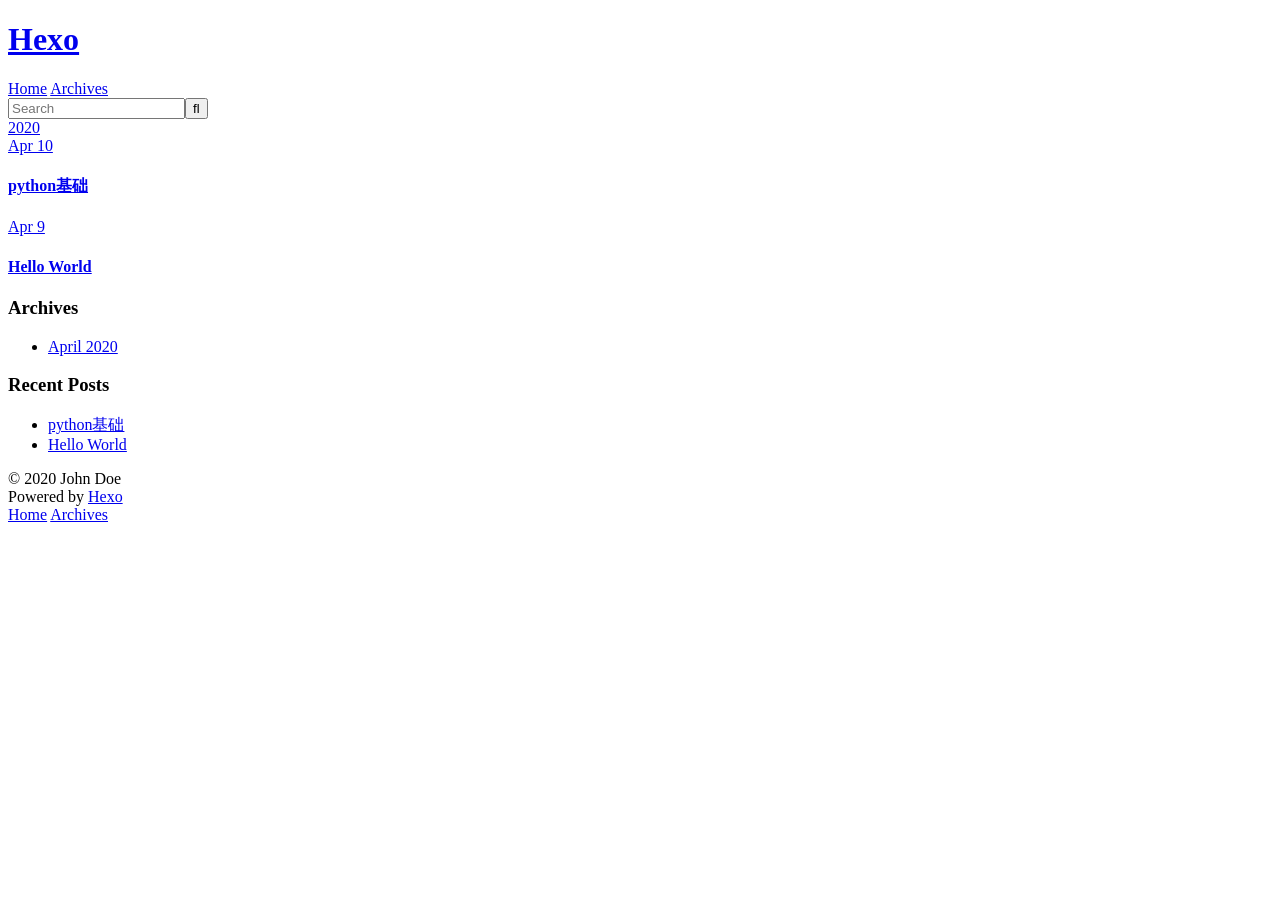
==== archives/index.html @ 36ac8e6f "Site updated: 2020-04-10 13:53:05" ====
<!DOCTYPE html>
<html>
<head>
  <meta charset="utf-8">
  

  
  <title>Archives | Hexo</title>
  <meta name="viewport" content="width=device-width, initial-scale=1, maximum-scale=1">
  <meta property="og:type" content="website">
<meta property="og:title" content="Hexo">
<meta property="og:url" content="http://yoursite.com/archives/index.html">
<meta property="og:site_name" content="Hexo">
<meta property="og:locale" content="en_US">
<meta property="article:author" content="John Doe">
<meta name="twitter:card" content="summary">
  
    <link rel="alternate" href="/atom.xml" title="Hexo" type="application/atom+xml">
  
  
    <link rel="icon" href="/favicon.png">
  
  
    <link href="//fonts.googleapis.com/css?family=Source+Code+Pro" rel="stylesheet" type="text/css">
  
  
<link rel="stylesheet" href="/css/style.css">

<meta name="generator" content="Hexo 4.2.0"></head>

<body>
  <div id="container">
    <div id="wrap">
      <header id="header">
  <div id="banner"></div>
  <div id="header-outer" class="outer">
    <div id="header-title" class="inner">
      <h1 id="logo-wrap">
        <a href="/" id="logo">Hexo</a>
      </h1>
      
    </div>
    <div id="header-inner" class="inner">
      <nav id="main-nav">
        <a id="main-nav-toggle" class="nav-icon"></a>
        
          <a class="main-nav-link" href="/">Home</a>
        
          <a class="main-nav-link" href="/archives">Archives</a>
        
      </nav>
      <nav id="sub-nav">
        
          <a id="nav-rss-link" class="nav-icon" href="/atom.xml" title="RSS Feed"></a>
        
        <a id="nav-search-btn" class="nav-icon" title="Search"></a>
      </nav>
      <div id="search-form-wrap">
        <form action="//google.com/search" method="get" accept-charset="UTF-8" class="search-form"><input type="search" name="q" class="search-form-input" placeholder="Search"><button type="submit" class="search-form-submit">&#xF002;</button><input type="hidden" name="sitesearch" value="http://yoursite.com"></form>
      </div>
    </div>
  </div>
</header>
      <div class="outer">
        <section id="main">
  
  
    
    
      
      
      <section class="archives-wrap">
        <div class="archive-year-wrap">
          <a href="/archives/2020" class="archive-year">2020</a>
        </div>
        <div class="archives">
    
    <article class="archive-article archive-type-post">
  <div class="archive-article-inner">
    <header class="archive-article-header">
      <a href="/2020/04/10/python%E5%9F%BA%E7%A1%80/" class="archive-article-date">
  <time datetime="2020-04-09T16:25:39.628Z" itemprop="datePublished">Apr 10</time>
</a>
      
  
    <h1 itemprop="name">
      <a class="archive-article-title" href="/2020/04/10/python%E5%9F%BA%E7%A1%80/">python基础</a>
    </h1>
  

    </header>
  </div>
</article>
  
    
    
    <article class="archive-article archive-type-post">
  <div class="archive-article-inner">
    <header class="archive-article-header">
      <a href="/2020/04/09/hello-world/" class="archive-article-date">
  <time datetime="2020-04-09T15:59:54.652Z" itemprop="datePublished">Apr 9</time>
</a>
      
  
    <h1 itemprop="name">
      <a class="archive-article-title" href="/2020/04/09/hello-world/">Hello World</a>
    </h1>
  

    </header>
  </div>
</article>
  
  
    </div></section>
  


</section>
        
          <aside id="sidebar">
  
    

  
    

  
    
  
    
  <div class="widget-wrap">
    <h3 class="widget-title">Archives</h3>
    <div class="widget">
      <ul class="archive-list"><li class="archive-list-item"><a class="archive-list-link" href="/archives/2020/04/">April 2020</a></li></ul>
    </div>
  </div>


  
    
  <div class="widget-wrap">
    <h3 class="widget-title">Recent Posts</h3>
    <div class="widget">
      <ul>
        
          <li>
            <a href="/2020/04/10/python%E5%9F%BA%E7%A1%80/">python基础</a>
          </li>
        
          <li>
            <a href="/2020/04/09/hello-world/">Hello World</a>
          </li>
        
      </ul>
    </div>
  </div>

  
</aside>
        
      </div>
      <footer id="footer">
  
  <div class="outer">
    <div id="footer-info" class="inner">
      &copy; 2020 John Doe<br>
      Powered by <a href="http://hexo.io/" target="_blank">Hexo</a>
    </div>
  </div>
</footer>
    </div>
    <nav id="mobile-nav">
  
    <a href="/" class="mobile-nav-link">Home</a>
  
    <a href="/archives" class="mobile-nav-link">Archives</a>
  
</nav>
    

<script src="//ajax.googleapis.com/ajax/libs/jquery/2.0.3/jquery.min.js"></script>


  
<link rel="stylesheet" href="/fancybox/jquery.fancybox.css">

  
<script src="/fancybox/jquery.fancybox.pack.js"></script>




<script src="/js/script.js"></script>




  </div>
</body>
</html>
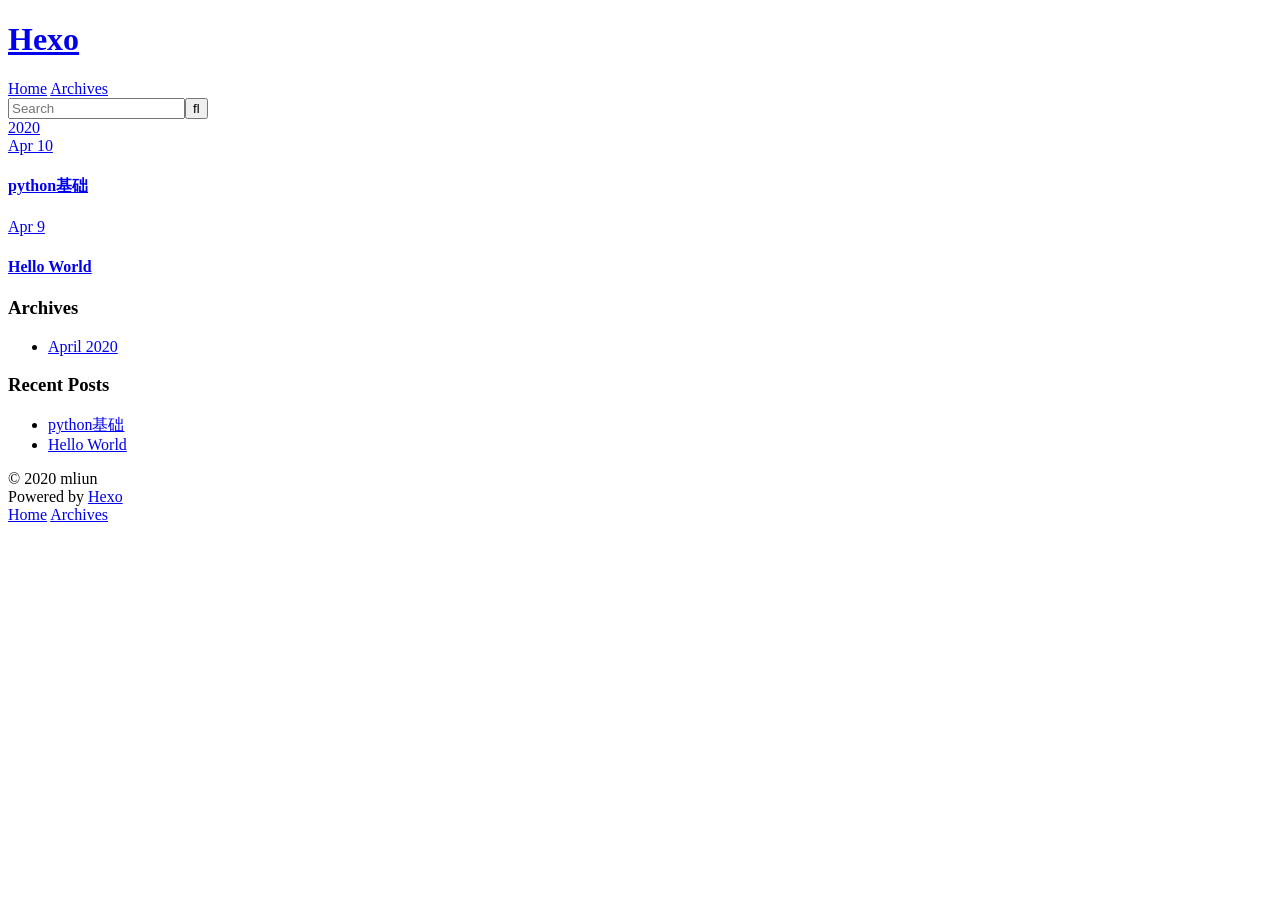
==== commit 0665d04e: "Site updated: 2020-04-10 13:55:01" ====
--- a/archives/index.html
+++ b/archives/index.html
@@ -9,10 +9,10 @@
   <meta name="viewport" content="width=device-width, initial-scale=1, maximum-scale=1">
   <meta property="og:type" content="website">
 <meta property="og:title" content="Hexo">
-<meta property="og:url" content="http://yoursite.com/archives/index.html">
+<meta property="og:url" content="https://mliun.github.io/archives/index.html">
 <meta property="og:site_name" content="Hexo">
 <meta property="og:locale" content="en_US">
-<meta property="article:author" content="John Doe">
+<meta property="article:author" content="mliun">
 <meta name="twitter:card" content="summary">
   
     <link rel="alternate" href="/atom.xml" title="Hexo" type="application/atom+xml">
@@ -56,7 +56,7 @@
         <a id="nav-search-btn" class="nav-icon" title="Search"></a>
       </nav>
       <div id="search-form-wrap">
-        <form action="//google.com/search" method="get" accept-charset="UTF-8" class="search-form"><input type="search" name="q" class="search-form-input" placeholder="Search"><button type="submit" class="search-form-submit">&#xF002;</button><input type="hidden" name="sitesearch" value="http://yoursite.com"></form>
+        <form action="//google.com/search" method="get" accept-charset="UTF-8" class="search-form"><input type="search" name="q" class="search-form-input" placeholder="Search"><button type="submit" class="search-form-submit">&#xF002;</button><input type="hidden" name="sitesearch" value="https://mliun.github.io"></form>
       </div>
     </div>
   </div>
@@ -164,7 +164,7 @@
   
   <div class="outer">
     <div id="footer-info" class="inner">
-      &copy; 2020 John Doe<br>
+      &copy; 2020 mliun<br>
       Powered by <a href="http://hexo.io/" target="_blank">Hexo</a>
     </div>
   </div>
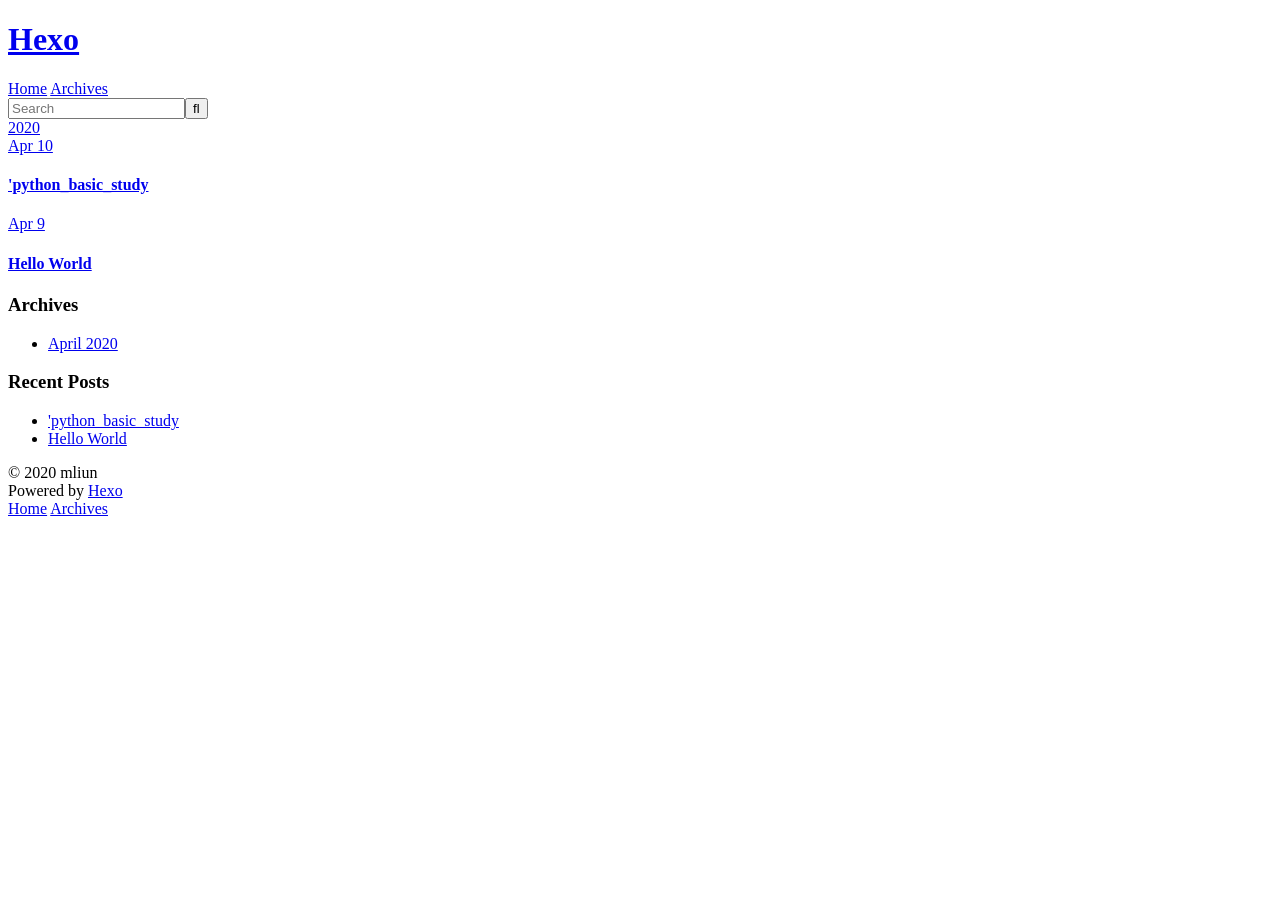
==== commit ed969216: "Site updated: 2020-04-10 14:58:28" ====
--- a/archives/index.html
+++ b/archives/index.html
@@ -78,13 +78,13 @@
     <article class="archive-article archive-type-post">
   <div class="archive-article-inner">
     <header class="archive-article-header">
-      <a href="/2020/04/10/python%E5%9F%BA%E7%A1%80/" class="archive-article-date">
-  <time datetime="2020-04-09T16:25:39.628Z" itemprop="datePublished">Apr 10</time>
+      <a href="/2020/04/10/python-basic-study/" class="archive-article-date">
+  <time datetime="2020-04-10T06:58:04.000Z" itemprop="datePublished">Apr 10</time>
 </a>
       
   
     <h1 itemprop="name">
-      <a class="archive-article-title" href="/2020/04/10/python%E5%9F%BA%E7%A1%80/">python基础</a>
+      <a class="archive-article-title" href="/2020/04/10/python-basic-study/">&#39;python_basic_study</a>
     </h1>
   
 
@@ -145,7 +145,7 @@
       <ul>
         
           <li>
-            <a href="/2020/04/10/python%E5%9F%BA%E7%A1%80/">python基础</a>
+            <a href="/2020/04/10/python-basic-study/">&#39;python_basic_study</a>
           </li>
         
           <li>
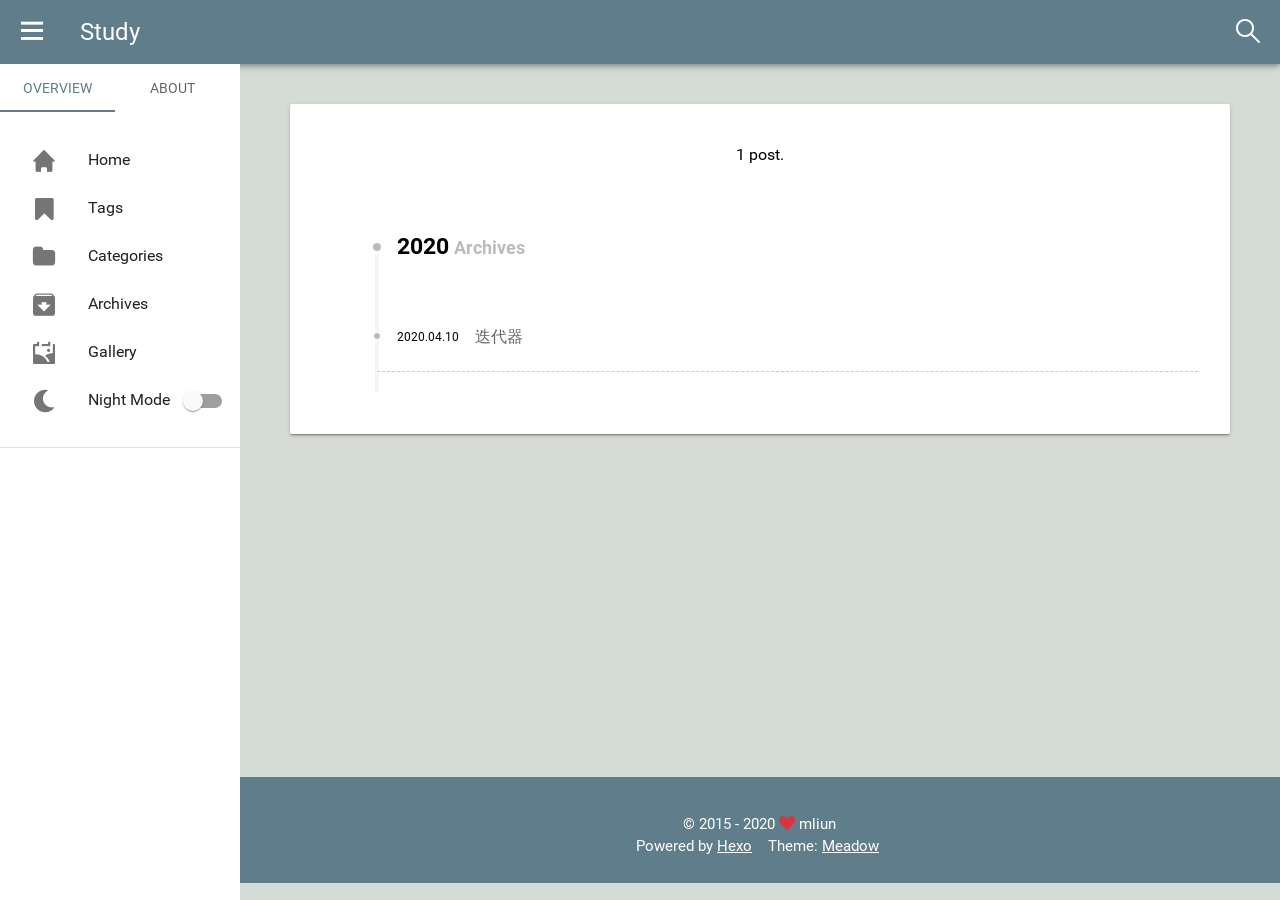
==== commit 4b45997b: "Site updated: 2020-04-10 16:22:56" ====
--- a/archives/index.html
+++ b/archives/index.html
@@ -1,201 +1,290 @@
 <!DOCTYPE html>
-<html>
+<html lang="en">
 <head>
-  <meta charset="utf-8">
-  
-
-  
-  <title>Archives | Hexo</title>
-  <meta name="viewport" content="width=device-width, initial-scale=1, maximum-scale=1">
-  <meta property="og:type" content="website">
-<meta property="og:title" content="Hexo">
-<meta property="og:url" content="https://mliun.github.io/archives/index.html">
-<meta property="og:site_name" content="Hexo">
-<meta property="og:locale" content="en_US">
-<meta property="article:author" content="mliun">
-<meta name="twitter:card" content="summary">
-  
-    <link rel="alternate" href="/atom.xml" title="Hexo" type="application/atom+xml">
-  
-  
-    <link rel="icon" href="/favicon.png">
-  
-  
-    <link href="//fonts.googleapis.com/css?family=Source+Code+Pro" rel="stylesheet" type="text/css">
-  
-  
-<link rel="stylesheet" href="/css/style.css">
-
+    <meta charset="UTF-8">
+    <meta http-equiv="Cache-Control" content="no-siteapp">
+    <meta name="viewport" content="width=device-width,initial-scale=1,maximum-scale=1,user-scalable=no">
+    
+    <meta name="renderer" content="webkit"/>
+    <meta name="force-rendering" content="webkit"/>
+    <meta http-equiv="X-UA-Compatible" content="IE=edge,chrome=1"/>
+    <script>if (/*@cc_on!@*/false || (!!window.MSInputMethodContext && !!document.documentMode)) window.location.href="https://support.dmeng.net/upgrade-your-browser.html?referrer="+encodeURIComponent(window.location.href); </script>
+    
+    
+        <link rel="preload" crossorigin="crossorigin" href="/fonts/roboto/Roboto-Regular.woff2" as="font">
+        <link rel="preload" crossorigin="crossorigin" href="/fonts/roboto/Roboto-Bold.woff2" as="font">
+    
+    
+    
+        <link rel="shortcut icon" href="/icons/favicon.ico">
+    
+    
+    
+<link rel="stylesheet" href="/css/mdui.min.css">
+<link rel="stylesheet" href="/css/main.css">
+<link rel="stylesheet" href="/css/iconfont.css">
+
+    
+    
+
+    
+        <script data-ad-client="ca-" async src="https://pagead2.googlesyndication.com/pagead/js/adsbygoogle.js"></script>
+    
+
+
+
+
+
+
+
+
+
+
+
+
+          
+
+
+    
+    
+    <title>
+          
+            Study
+        
+    </title>
+    
+    
 <meta name="generator" content="Hexo 4.2.0"></head>
-
-<body>
-  <div id="container">
-    <div id="wrap">
-      <header id="header">
-  <div id="banner"></div>
-  <div id="header-outer" class="outer">
-    <div id="header-title" class="inner">
-      <h1 id="logo-wrap">
-        <a href="/" id="logo">Hexo</a>
-      </h1>
-      
-    </div>
-    <div id="header-inner" class="inner">
-      <nav id="main-nav">
-        <a id="main-nav-toggle" class="nav-icon"></a>
-        
-          <a class="main-nav-link" href="/">Home</a>
-        
-          <a class="main-nav-link" href="/archives">Archives</a>
-        
-      </nav>
-      <nav id="sub-nav">
-        
-          <a id="nav-rss-link" class="nav-icon" href="/atom.xml" title="RSS Feed"></a>
-        
-        <a id="nav-search-btn" class="nav-icon" title="Search"></a>
-      </nav>
-      <div id="search-form-wrap">
-        <form action="//google.com/search" method="get" accept-charset="UTF-8" class="search-form"><input type="search" name="q" class="search-form-input" placeholder="Search"><button type="submit" class="search-form-submit">&#xF002;</button><input type="hidden" name="sitesearch" value="https://mliun.github.io"></form>
-      </div>
-    </div>
+<body class="mdui-drawer-body-left mdui-appbar-with-toolbar mdui-theme-primary-blue-grey mdui-theme-accent-blue">
+  
+  <header class="mdui-appbar mdui-appbar-fixed">
+  <div id="toolbar" class="mdui-toolbar mdui-color-theme">
+    <button class="mdui-btn mdui-btn-icon" mdui-drawer="{target: '#sidebar', swipe: true}"><i class="iconfont icon-menu"></i></button>
+    <a href="/" class="mdui-typo-headline">Study</a>
+    <a href="/" class="header-subtitle mdui-typo-headline"></a>
+    <div class="mdui-toolbar-spacer"></div>
+    <button class="mdui-btn mdui-btn-icon" mdui-dialog="{target: '#search'}" mdui-tooltip="{content: 'search'}"><i class="iconfont icon-search"></i></button>
   </div>
 </header>
-      <div class="outer">
-        <section id="main">
-  
-  
-    
-    
-      
-      
-      <section class="archives-wrap">
-        <div class="archive-year-wrap">
-          <a href="/archives/2020" class="archive-year">2020</a>
-        </div>
-        <div class="archives">
-    
-    <article class="archive-article archive-type-post">
-  <div class="archive-article-inner">
-    <header class="archive-article-header">
-      <a href="/2020/04/10/python-basic-study/" class="archive-article-date">
-  <time datetime="2020-04-10T06:58:04.000Z" itemprop="datePublished">Apr 10</time>
-</a>
-      
-  
-    <h1 itemprop="name">
-      <a class="archive-article-title" href="/2020/04/10/python-basic-study/">&#39;python_basic_study</a>
-    </h1>
-  
-
-    </header>
-  </div>
-</article>
-  
-    
-    
-    <article class="archive-article archive-type-post">
-  <div class="archive-article-inner">
-    <header class="archive-article-header">
-      <a href="/2020/04/09/hello-world/" class="archive-article-date">
-  <time datetime="2020-04-09T15:59:54.652Z" itemprop="datePublished">Apr 9</time>
-</a>
-      
-  
-    <h1 itemprop="name">
-      <a class="archive-article-title" href="/2020/04/09/hello-world/">Hello World</a>
-    </h1>
-  
-
-    </header>
-  </div>
-</article>
-  
-  
-    </div></section>
-  
-
-
-</section>
-        
-          <aside id="sidebar">
-  
-    
-
-  
-    
-
-  
-    
-  
-    
-  <div class="widget-wrap">
-    <h3 class="widget-title">Archives</h3>
-    <div class="widget">
-      <ul class="archive-list"><li class="archive-list-item"><a class="archive-list-link" href="/archives/2020/04/">April 2020</a></li></ul>
-    </div>
-  </div>
-
-
-  
-    
-  <div class="widget-wrap">
-    <h3 class="widget-title">Recent Posts</h3>
-    <div class="widget">
-      <ul>
-        
-          <li>
-            <a href="/2020/04/10/python-basic-study/">&#39;python_basic_study</a>
-          </li>
-        
-          <li>
-            <a href="/2020/04/09/hello-world/">Hello World</a>
-          </li>
-        
-      </ul>
-    </div>
-  </div>
-
-  
+
+<div class="mdui-dialog" id="search">
+  
+    <div class="search-form">
+      <input type="search" class="search-form-input" placeholder="请输入关键字" onfocus="listenSearchFunc()">
+    </div>
+    <div class="search-result" data-resource="/search.xml"></div>
+  
+</div>
+
+  <aside id="sidebar" class="mdui-drawer">
+    <div class="mdui-tab" mdui-tab>
+        <a href="#sidebar-tab1" id="sidebartab" class="mdui-ripple mdui-tab-active">Overview</a>
+        <a href="#sidebar-tab2" id="sidebartab" class="mdui-ripple">About</a>
+    </div>
+
+    
+    <div id="sidebar-tab1" class="mdui-p-a-2">
+        <div class="mdui-list">
+            
+                
+                <a href="/" class="mdui-list-item mdui-ripple">
+                    <div class="mdui-list-item-icon">
+                        <i class="iconfont icon-home"></i>
+                    </div>
+                    <div class="mdui-list-item-content">Home</div>
+                </a>
+            
+                
+                <a href="/python/" class="mdui-list-item mdui-ripple">
+                    <div class="mdui-list-item-icon">
+                        <i class="iconfont icon-bookmark"></i>
+                    </div>
+                    <div class="mdui-list-item-content">Tags</div>
+                </a>
+            
+                
+                <a href="/categories/" class="mdui-list-item mdui-ripple">
+                    <div class="mdui-list-item-icon">
+                        <i class="iconfont icon-folder"></i>
+                    </div>
+                    <div class="mdui-list-item-content">Categories</div>
+                </a>
+            
+                
+                <a href="/archives/" class="mdui-list-item mdui-ripple">
+                    <div class="mdui-list-item-icon">
+                        <i class="iconfont icon-archive"></i>
+                    </div>
+                    <div class="mdui-list-item-content">Archives</div>
+                </a>
+            
+                
+                <a href="/categories/%E5%9B%BE%E9%9B%86/" class="mdui-list-item mdui-ripple">
+                    <div class="mdui-list-item-icon">
+                        <i class="iconfont icon-gallery"></i>
+                    </div>
+                    <div class="mdui-list-item-content">Gallery</div>
+                </a>
+            
+            <div class="mdui-list-item mdui-ripple">
+                <div class="mdui-list-item-icon">
+                    <i class="iconfont icon-moon"></i>
+                </div>
+                <div class="mdui-list-item-content">Night Mode</div>
+                <label class="mdui-switch" id="darkmode">
+                  <input type="checkbox" id="nightmode_switch"/>
+                  <i class="mdui-switch-icon"></i>
+                </label>
+            </div>           
+        </div>
+    </div>
+
+    
+    <div id="sidebar-tab2" class="mdui-p-a-2">
+        <div class="sidebar-overview">
+            <div class="sidebar-avatar">
+                
+                    <img src="/icons/avatar.gif"/>
+                
+            </div>
+            <div class="sidebar-author-name">mliun</div>
+            <div class="sidebar-description"></div>
+        </div>
+        <div class="sidebar-links">
+            
+                
+                <div class="mdui-chip">
+                    <span class="mdui-chip-icon"><i class="iconfont icon-mail"></i></span>
+                    <a href="mailto:xxx@xxx.com" class="mdui-chip-title">E-Mail</a>
+                </div>
+            
+                
+                <div class="mdui-chip">
+                    <span class="mdui-chip-icon"><i class="iconfont icon-github"></i></span>
+                    <a href="https://your.url" target="_blank" rel="noopener" class="mdui-chip-title">GitHub</a>
+                </div>
+            
+                
+                <div class="mdui-chip">
+                    <span class="mdui-chip-icon"><i class="iconfont icon-steam"></i></span>
+                    <a href="https://your.url" target="_blank" rel="noopener" class="mdui-chip-title">Steam</a>
+                </div>
+            
+                
+                <div class="mdui-chip">
+                    <span class="mdui-chip-icon"><i class="iconfont icon-weibo"></i></span>
+                    <a href="https://your.url" target="_blank" rel="noopener" class="mdui-chip-title">Weibo</a>
+                </div>
+            
+        </div>
+        <ul class="mdui-list" mdui-collapse="{accordion: true}">
+            <li class="mdui-collapse-item">
+                <div class="mdui-collapse-item-header mdui-list-item mdui-ripple">
+                    <div class="mdui-list-item-icon">
+                        <i class="iconfont icon-link"></i>
+                    </div>
+                    <div class="mdui-list-item-content">Links</div>
+                    <div class="mdui-collapse-item-arrow">
+                        <i class="mdui-list-item-icon iconfont icon-angle-down"></i>
+                    </div>
+                </div>
+                <ul class="mdui-collapse-item-body mdui-list mdui-list-dense">
+                    
+                        <a href="https://garybear.cn/hexo-theme-meadow/" target="_blank" rel="noopener" class="mdui-list-item mdui-ripple">
+                            Meadow说明文档
+                        </a>
+                    
+                </ul>
+            </li>
+        </ul>
+
+    </div>
+
+    <div class="mdui-divider"></div>
+    
+    
 </aside>
-        
-      </div>
-      <footer id="footer">
-  
-  <div class="outer">
-    <div id="footer-info" class="inner">
-      &copy; 2020 mliun<br>
-      Powered by <a href="http://hexo.io/" target="_blank">Hexo</a>
-    </div>
-  </div>
+  
+  <main id="main-contain" class="mdui-container mdui-m-t-5">
+    
+
+<div class="mdui-card mdui-p-a-4 mdui-m-b-5">
+    <div class="page-describe">
+        1 post.
+    </div>
+    <div class="posts-collapse">
+        
+            
+            
+                <div class="collection-title">
+                    <a href="/archives/2020"><h2>2020<small>Archives</small></h2></a>
+                </div>
+                
+            
+
+            <div class="collection-item">
+                <h3><a href="/2020/04/10/%E8%BF%AD%E4%BB%A3%E5%99%A8/">迭代器</a></h3>
+                <time itemprop="dateCreated" datetime=2020-04-10 >
+                    2020.04.10
+                </time>
+            </div>
+        
+    </div>
+</div>
+
+
+  </main>
+  <footer id="footer" class="mdui-text-center mdui-m-t-5 mdui-p-b-2 mdui-p-t-4 mdui-color-theme">
+  <div class="mdui-container">
+    <div class="mdui-row">
+      
+        <a href="http://www.beian.miit.gov.cn" rel="noopener" target="_blank"></a>
+      
+      <span>
+        &copy; 2015 - 2020 
+        
+          <span style="color:#d9333f" class="iconfont icon-heart"></span>
+        
+        mliun
+      </span>
+    </div>
+    <div class="mdui-row">
+      
+        <div class="mdui-col-xs-6 mdui-text-right">
+          <span>Powered by <a href="https://hexo.io/" rel="noopener" target="_blank">Hexo</a></span>
+        </div>
+        <div class="mdui-col-xs-6 mdui-text-left">
+          <span>Theme: <a href="https://github.com/kb1000fx/Meadow" rel="noopener" target="_blank">Meadow</a></span>
+        </div>
+      
+    </div>
+    <div class="mdui-row">
+      
+        <div class="mdui-col-xs-6 mdui-text-right">
+          <span id="busuanzi_container_site_uv" style="display: none;"> <span class="iconfont icon-user"></span>Total Visitors <span id="busuanzi_value_site_uv"></span></span>
+        </div>
+        <div class="mdui-col-xs-6 mdui-text-left">
+          <span id="busuanzi_container_site_pv" style="display: none;"> <span class="iconfont icon-eye"></span>Total Views <span id="busuanzi_value_site_pv"></span></span>
+        </div>
+      
+    </div>
+ </div>
 </footer>
-    </div>
-    <nav id="mobile-nav">
-  
-    <a href="/" class="mobile-nav-link">Home</a>
-  
-    <a href="/archives" class="mobile-nav-link">Archives</a>
-  
-</nav>
-    
-
-<script src="//ajax.googleapis.com/ajax/libs/jquery/2.0.3/jquery.min.js"></script>
-
-
-  
-<link rel="stylesheet" href="/fancybox/jquery.fancybox.css">
-
-  
-<script src="/fancybox/jquery.fancybox.pack.js"></script>
-
-
-
-
-<script src="/js/script.js"></script>
-
-
-
-
-  </div>
+  
+  <button id="gotop" class="mdui-fab mdui-fab-fixed mdui-fab-hide mdui-ripple mdui-color-teal" style="z-index:100;"><i class="iconfont icon-arrowup"></i></button>
+  
+  
+
+    <script async src="https://busuanzi.ibruce.info/busuanzi/2.3/busuanzi.pure.mini.js"></script>
+
+
+
+
+
+
+
+<script src="/js/mdui.min.js"></script>
+<script src="/js/meadow.js"></script>
+
 </body>
-</html>+</html >
--- a/css/main.css
+++ b/css/main.css
@@ -0,0 +1,720 @@
+/*Color Var 颜色变量*/
+/*Background Color 背景颜色*/
+body {
+  background: #d4dcd6;
+}
+.mdui-card {
+  background: #fff;
+}
+h1 {
+  font-size: 1.75em !important;
+}
+h2 {
+  font-size: 1.5em !important;
+}
+/*Dark Mode*/
+.mdui-theme-layout-dark #footer {
+  background: #212121;
+}
+/* 页脚位置响应 */
+html {
+  height: 100%;
+}
+main {
+  min-height: calc(100% - 2 * 40px - 75px - 1.5 * 32px);
+}
+@media screen and (min-width: 1024px) {
+  body {
+    height: calc(100% - 64px);
+  }
+}
+@media screen and (min-width: 600px) and (max-width: 1023px) {
+  body {
+    height: calc(100% - 64px);
+  }
+}
+@media screen and (max-width: 599px) {
+  body {
+    height: calc(100% - 56px);
+  }
+}
+/* Paginator Style 底部导航栏*/
+.pagination {
+  display: inline-block;
+  padding: 0;
+  margin: 0;
+}
+.pagination a,
+.pagination span {
+  transition: background-color 0.3s;
+  padding: 8px 16px;
+  text-decoration: none;
+  border-radius: 5px;
+}
+.pagination a:visited,
+.pagination span:visited,
+.pagination a:link,
+.pagination span:link {
+  color: unset;
+}
+.pagination .current {
+  background-color: #4caf50;
+  color: #fff;
+}
+.pagination a:hover:not(.current) {
+  background-color: #fff;
+}
+/* 按钮图标尺寸 */
+.mdui-fab .iconfont {
+  font-size: 24px;
+}
+.mdui-btn-icon .iconfont {
+  font-size: 24px;
+}
+pre,
+.highlight {
+  background: #2d2d2d;
+  margin: 0 -20px;
+  padding: 15px 20px;
+  border-style: solid;
+  border-color: color-border;
+  border-width: 1px 0;
+  overflow: auto;
+  color: #ccc;
+  line-height: 22.400000000000002px;
+}
+.highlight .gutter pre,
+.gist .gist-file .gist-data .line-numbers {
+  color: #666;
+  font-size: 0.85em;
+}
+pre,
+code {
+  font-family: "Source Code Pro", Consolas, Monaco, Menlo, Consolas, monospace;
+}
+code {
+  background: color-background;
+  text-shadow: 0 1px #fff;
+  padding: 0 0.3em;
+}
+pre code {
+  background: none;
+  text-shadow: none;
+  padding: 0;
+}
+.highlight pre {
+  border: none;
+  margin: 0;
+  padding: 0;
+}
+.highlight table {
+  margin: 0;
+  width: auto;
+}
+.highlight td {
+  border: none;
+  padding: 0;
+}
+.highlight figcaption {
+  font-size: 0.85em;
+  color: #999;
+  line-height: 1em;
+  margin-bottom: 1em;
+}
+.highlight figcaption a {
+  float: right;
+}
+.highlight .gutter pre {
+  text-align: right;
+  padding-right: 20px;
+}
+.highlight .line {
+  height: 22.400000000000002px;
+}
+.highlight .line.marked {
+  background: #515151;
+}
+.gist {
+  margin: 0 -20px;
+  border-style: solid;
+  border-color: color-border;
+  border-width: 1px 0;
+  background: #2d2d2d;
+  padding: 15px 20px 15px 0;
+}
+.gist .gist-file {
+  border: none;
+  font-family: "Source Code Pro", Consolas, Monaco, Menlo, Consolas, monospace;
+  margin: 0;
+}
+.gist .gist-file .gist-data {
+  background: none;
+  border: none;
+}
+.gist .gist-file .gist-data .line-numbers {
+  background: none;
+  border: none;
+  padding: 0 20px 0 0;
+}
+.gist .gist-file .gist-data .line-data {
+  padding: 0 !important;
+}
+.gist .gist-file .highlight {
+  margin: 0;
+  padding: 0;
+  border: none;
+}
+.gist .gist-file .gist-meta {
+  background: #2d2d2d;
+  color: #999;
+  font: 0.85em font-sans;
+  text-shadow: 0 0;
+  padding: 0;
+  margin-top: 1em;
+  margin-left: 20px;
+}
+.gist .gist-file .gist-meta a {
+  color: color-link;
+  font-weight: normal;
+}
+.gist .gist-file .gist-meta a:hover {
+  text-decoration: underline;
+}
+pre .comment,
+pre .title {
+  color: #999;
+}
+pre .variable,
+pre .attribute,
+pre .tag,
+pre .regexp,
+pre .ruby .constant,
+pre .xml .tag .title,
+pre .xml .pi,
+pre .xml .doctype,
+pre .html .doctype,
+pre .css .id,
+pre .css .class,
+pre .css .pseudo {
+  color: #f2777a;
+}
+pre .number,
+pre .preprocessor,
+pre .built_in,
+pre .literal,
+pre .params,
+pre .constant {
+  color: #f99157;
+}
+pre .class,
+pre .ruby .class .title,
+pre .css .rules .attribute {
+  color: #9c9;
+}
+pre .string,
+pre .value,
+pre .inheritance,
+pre .header,
+pre .ruby .symbol,
+pre .xml .cdata {
+  color: #9c9;
+}
+pre .css .hexcolor {
+  color: #6cc;
+}
+pre .function,
+pre .python .decorator,
+pre .python .title,
+pre .ruby .function .title,
+pre .ruby .title .keyword,
+pre .perl .sub,
+pre .javascript .title,
+pre .coffeescript .title {
+  color: #69c;
+}
+pre .keyword,
+pre .javascript .function {
+  color: #c9c;
+}
+.post-readmore {
+  border: 2px solid #4caf50;
+}
+.post-readmore:hover {
+  background-color: #4caf50;
+  color: #fff;
+}
+.post-header {
+  text-align: center;
+  position: relative;
+  padding: 40px 16px 0px 16px;
+}
+.mdui-card-media-covered .post-header {
+  padding: 24px;
+}
+.post-header .post-header-title {
+  text-decoration: none;
+  display: block;
+  font-size: 28px;
+  line-height: 42px;
+  opacity: 0.87;
+}
+.post-header .post-header-title:visited,
+.post-header .post-header-title:link {
+  color: unset;
+}
+.post-header .post-header-meta {
+  display: block;
+  font-size: 14px;
+  line-height: 24px;
+  opacity: 0.54;
+}
+.post-header .post-header-meta>span+span::before {
+  content: "|";
+  margin: 0 0.5em;
+}
+.post-header .post-header-meta>span>i {
+  margin: 0 0.5em 0 0;
+}
+.post-header .post-header-meta a:visited,
+.post-header .post-header-meta a:link {
+  color: unset;
+}
+.post-tags {
+  display: inline-flex;
+  position: relative;
+  left: 0px;
+  height: 0;
+  font-weight: bold;
+  color: #fff;
+  border: 15px solid #009688;
+  border-right-color: transparent;
+  box-shadow: 0 5px 5px -5px #000;
+  margin: 5px 0 5px 0;
+}
+.post-tags>i {
+  align-self: center;
+  margin: 0 10px 0 0;
+}
+.post-tags>i>a {
+  text-decoration: none;
+}
+.post-tags>i>a:visited,
+.post-tags>i>a:link {
+  color: unset;
+}
+.post-nav-item {
+  padding: 10px 0 0 0;
+  width: 45%;
+  position: relative;
+  display: block;
+  line-height: 25px;
+  font-size: 14px;
+  color: #555;
+  border-bottom: none;
+  text-decoration: none;
+}
+.post-nav-item:hover {
+  color: #222;
+  border-bottom: none;
+}
+.post-nav-item:active {
+  top: 2px;
+}
+.post-nav-item.mdui-float-left {
+  text-align: left;
+  padding-left: 5px;
+}
+.post-nav-item.mdui-float-right {
+  text-align: right;
+  padding-right: 5px;
+}
+.post-nav-item.mdui-float-right .fa {
+  font-size: 12px;
+  margin-right: 5px;
+}
+.post-nav-item.mdui-float-left .fa {
+  font-size: 12px;
+  margin-left: 5px;
+}
+.toc-button {
+  position: fixed;
+  right: 24px;
+  top: 60%;
+  height: 100%;
+}
+.toc-button #toc {
+  top: -45% !important;
+  max-height: 80%;
+}
+#toc-header {
+  display: block;
+  height: unset;
+  text-align: center;
+  font-size: 24px;
+  line-height: 36px;
+  opacity: 0.87;
+}
+.toc {
+  padding: 0 20px;
+  margin: 10px 0;
+  text-align: left;
+  list-style: none;
+  font-size: 14px;
+}
+.toc a {
+  transition-duration: 0.2s;
+  transition-timing-function: ease-in-out;
+  transition-delay: 0s;
+  transition-property: all;
+  color: #666;
+  border-bottom-color: #ccc;
+}
+.toc a:visited,
+.toc a:link {
+  color: unset;
+}
+.toc a:hover {
+  color: #000;
+  border-bottom-color: #000;
+}
+.toc .toc-item {
+  overflow: hidden;
+  text-overflow: ellipsis;
+  line-height: 1.8;
+  opacity: 0.87;
+}
+.toc .toc-item.toc-level-1 {
+  opacity: 0.95;
+}
+.toc ol {
+  margin: 0;
+  padding: 0 2px 5px 10px;
+  text-align: left;
+  list-style: none;
+  font-size: 14px;
+}
+.toc ol > ol {
+  padding-left: 0;
+}
+#achieve-abstract {
+  padding-bottom: 24px;
+  padding-top: 0px;
+}
+.tag-line-space {
+  padding: 15px;
+}
+#article .mdui-card-content {
+  font-size: 16px;
+}
+.mdui-card-content .post-abstract {
+  margin: 0 0 20px 0;
+  font-size: 16px;
+}
+.posts-collapse {
+  position: relative;
+  z-index: 100;
+  margin-left: 55px;
+}
+.posts-collapse::after {
+  content: " ";
+  position: absolute;
+  top: 20px;
+  left: 0;
+  margin-left: -2px;
+  width: 4px;
+  height: 100%;
+  background: #f5f5f5;
+  z-index: -1;
+}
+.posts-collapse .collection-title {
+  position: relative;
+  margin: 60px 0;
+}
+.posts-collapse .collection-title::before {
+  content: " ";
+  position: absolute;
+  left: 0;
+  top: 50%;
+  margin-left: -4px;
+  margin-top: -4px;
+  width: 8px;
+  height: 8px;
+  background: #bbb;
+  border-radius: 50%;
+}
+.posts-collapse .collection-title h1,
+.posts-collapse .collection-title h2 {
+  margin-left: 20px;
+}
+.posts-collapse .collection-title small {
+  color: #bbb;
+  margin-left: 5px;
+}
+.posts-collapse .collection-title>a {
+  text-decoration: none;
+}
+.posts-collapse .collection-title>a:visited,
+.posts-collapse .collection-title>a:link {
+  color: unset;
+}
+.posts-collapse .collection-item {
+  margin: 30px 0;
+  position: relative;
+  transition-duration: 0.2s;
+  transition-timing-function: ease-in-out;
+  transition-delay: 0s;
+  transition-property: border;
+  border-bottom: 1px dashed #ccc;
+}
+.posts-collapse .collection-item::before {
+  content: " ";
+  position: absolute;
+  left: 0;
+  top: 12px;
+  width: 6px;
+  height: 6px;
+  margin-left: -4px;
+  background: #bbb;
+  border-radius: 50%;
+  border: 1px solid #fff;
+  transition-duration: 0.2s;
+  transition-timing-function: ease-in-out;
+  transition-delay: 0s;
+  transition-property: background;
+}
+.posts-collapse .collection-item:hover {
+  border-bottom-color: #666;
+}
+.posts-collapse .collection-item:hover::before {
+  background: #222;
+}
+.posts-collapse .collection-item h3 {
+  padding: 8px;
+  margin-left: 90px;
+  font-size: 16px;
+  font-weight: normal;
+  line-height: inherit;
+}
+.posts-collapse .collection-item h3::after {
+  margin-left: 3px;
+  opacity: 0.6;
+}
+.posts-collapse .collection-item h3 a {
+  color: #666;
+  border-bottom: none;
+  text-decoration: none;
+}
+.posts-collapse .collection-item time {
+  position: absolute;
+  font-size: 12px;
+  left: 20px;
+  top: 11px;
+}
+@media (max-width: 767px) {
+  .posts-collapse {
+    margin: 0 20px;
+  }
+}
+.tags-contain {
+  margin: 20px 60px;
+  padding: 0;
+}
+.tags-contain .tags-chip {
+  margin: 10px 10px;
+}
+.tags-contain .tags-chip>a {
+  text-decoration: none;
+}
+.tags-contain .tags-chip>a:visited,
+.tags-contain .tags-chip>a:link {
+  color: unset;
+}
+.page-describe {
+  text-align: center;
+  padding: 10px;
+  font-size: 16px;
+}
+.category-list {
+  margin: 20px 60px;
+  padding: 0;
+  list-style: none;
+}
+.category-list .category-list-item {
+  margin: 5px 10px;
+}
+.category-list .category-list-item .category-list-link {
+  font-size: 16px;
+  line-height: 32px;
+}
+.category-list .category-list-item .category-list-link:visited,
+.category-list .category-list-item .category-list-link:link {
+  color: unset;
+}
+.category-list .category-list-count {
+  color: #bbb;
+}
+.category-list .category-list-count::before {
+  display: inline;
+  content: " (";
+}
+.category-list .category-list-count::after {
+  display: inline;
+  content: ") ";
+}
+.category-list .category-list-child {
+  padding-left: 10px;
+}
+.header-subtitle {
+  margin: 0;
+  font-size: 18px;
+}
+.adsense-contain {
+  margin: 10px;
+}
+#footer .mdui-row {
+  margin: 5px 0;
+}
+#footer .mdui-row a:visited,
+#footer .mdui-row a:link {
+  color: unset;
+}
+#sidebar {
+  background-color: #fff;
+  overflow-y: hidden;
+  overflow-x: hidden;
+}
+#sidebar #sidebartab {
+  width: 48%;
+  min-width: unset;
+}
+.mdui-theme-layout-dark #sidebar {
+  background: #212121;
+}
+.sidebar-overview .sidebar-avatar {
+  display: block;
+  margin: 0 auto;
+  max-width: 60%;
+  height: auto;
+}
+.sidebar-overview .sidebar-avatar>img {
+  width: auto;
+  height: auto;
+  max-width: 100%;
+  max-height: 100%;
+  border: 1px solid #eee;
+}
+.sidebar-overview .sidebar-author-name {
+  margin: 0;
+  text-align: center;
+  color: #222;
+  font-size: 16px;
+  line-height: 32px;
+  font-weight: 600;
+}
+.sidebar-overview .sidebar-description {
+  white-space: normal;
+  margin-top: 0;
+  text-align: center;
+  font-size: 14px;
+  color: #999;
+}
+.sidebar-links {
+  display: flex;
+  flex-wrap: wrap;
+  justify-content: center;
+  margin-top: 20px;
+}
+.sidebar-links .mdui-chip {
+  margin: 5px;
+}
+.sidebar-links .mdui-chip>a {
+  padding-left: 6px;
+  text-decoration: none;
+}
+.sidebar-links .mdui-chip>a:visited,
+.sidebar-links .mdui-chip>a:link {
+  color: unset;
+}
+.mdui-list-item-icon .iconfont {
+  font-size: 24px;
+}
+.mdui-chip .mdui-chip-icon .iconfont {
+  font-size: 22px;
+}
+#search {
+  min-height: 80%;
+}
+.search-form {
+  width: 100%;
+  height: 50px;
+  background-color: #009688;
+}
+.search-form-input {
+  width: calc(100% - 32px);
+  height: calc(100% - 16px);
+  margin: 8px 16px;
+  padding: 0 8px;
+  border: none;
+  outline: none;
+  font-size: 15px;
+  line-height: normal;
+  border-radius: 2px;
+  color: #fff;
+  background: rgba(255,255,255,0.15);
+  -webkit-appearance: none;
+  -moz-appearance: none;
+  appearance: none;
+  -webkit-box-shadow: none;
+  box-shadow: none;
+  -webkit-transition: all 0.2s cubic-bezier(0.4, 0, 0.2, 1);
+  -o-transition: all 0.2s cubic-bezier(0.4, 0, 0.2, 1);
+  transition: all 0.2s cubic-bezier(0.4, 0, 0.2, 1);
+}
+.search-form-input:hover {
+  background: rgba(255,255,255,0.3);
+}
+.search-form-input:focus {
+  color: rgba(0,0,0,0.87);
+  background: #fff;
+}
+.search-form-submit {
+  display: none !important;
+}
+.search-result {
+  width: 100%;
+  height: calc(100% - 50px);
+  overflow-y: scroll;
+}
+.search-result-list {
+  width: 80%;
+  padding: 16px 10%;
+  word-break: break-all;
+}
+.search-result-list>li {
+  list-style: none;
+  margin-bottom: 24px;
+  border-bottom: 1px solid rgba(0,0,0,0.12);
+}
+.search-result-list>li:last-child {
+  border-bottom: none;
+}
+.mdui-theme-layout-dark .search-result-list>li {
+  border-color: rgba(255,255,255,0.12);
+}
+.search-result-title {
+  color: #009688;
+  text-decoration: none;
+}
+.search-result-title:hover,
+.search-result-title:focus {
+  border-bottom: 1px solid;
+}
+.search-result-content {
+  font-size: 13px;
+  color: #9e9e9e;
+}
+.search-result-keyword {
+  font-style: normal;
+  color: #fff;
+  background: #009688;
+}
--- a/css/iconfont.css
+++ b/css/iconfont.css
@@ -0,0 +1,189 @@
+@font-face {font-family: "iconfont";
+  src: url('iconfont.eot?t=1584456820936'); /* IE9 */
+  src: url('iconfont.eot?t=1584456820936#iefix') format('embedded-opentype'), /* IE6-IE8 */
+  url('[data-uri]') format('woff2'),
+  url('iconfont.woff?t=1584456820936') format('woff'),
+  url('iconfont.ttf?t=1584456820936') format('truetype'), /* chrome, firefox, opera, Safari, Android, iOS 4.2+ */
+  url('iconfont.svg?t=1584456820936#iconfont') format('svg'); /* iOS 4.1- */
+}
+
+.iconfont {
+  font-family: "iconfont" !important;
+  font-size: 16px;
+  font-style: normal;
+  -webkit-font-smoothing: antialiased;
+  -moz-osx-font-smoothing: grayscale;
+}
+
+.icon-angle-down:before {
+  content: "\e666";
+}
+
+.icon-tools:before {
+  content: "\ed5f";
+}
+
+.icon-link:before {
+  content: "\e601";
+}
+
+.icon-angle-left:before {
+  content: "\e7a0";
+}
+
+.icon-angle-right:before {
+  content: "\e7a1";
+}
+
+.icon-gallery:before {
+  content: "\e6ff";
+}
+
+.icon-share:before {
+  content: "\ec57";
+}
+
+.icon-menu:before {
+  content: "\e615";
+}
+
+.icon-arrowup:before {
+  content: "\e695";
+}
+
+.icon-list:before {
+  content: "\e706";
+}
+
+.icon-search:before {
+  content: "\e93d";
+}
+
+.icon-heartbeat:before {
+  content: "\e7f1";
+}
+
+.icon-facebook:before {
+  content: "\e600";
+}
+
+.icon-stack-overflow:before {
+  content: "\ec1d";
+}
+
+.icon-qq:before {
+  content: "\e60a";
+}
+
+.icon-twitter:before {
+  content: "\e63d";
+}
+
+.icon-twitch:before {
+  content: "\e870";
+}
+
+.icon-vk:before {
+  content: "\e88c";
+}
+
+.icon-youtube:before {
+  content: "\e8a7";
+}
+
+.icon-wechat:before {
+  content: "\e758";
+}
+
+.icon-skype:before {
+  content: "\e6fc";
+}
+
+.icon-paypal:before {
+  content: "\e6ee";
+}
+
+.icon-telegram:before {
+  content: "\e65f";
+}
+
+.icon-discord:before {
+  content: "\e66f";
+}
+
+.icon-alipay:before {
+  content: "\e70a";
+}
+
+.icon-Instagram:before {
+  content: "\e60d";
+}
+
+.icon-zhihu:before {
+  content: "\e765";
+}
+
+.icon-mail:before {
+  content: "\e608";
+}
+
+.icon-dollar:before {
+  content: "\e6c0";
+}
+
+.icon-bookmark:before {
+  content: "\e658";
+}
+
+.icon-tag:before {
+  content: "\e843";
+}
+
+.icon-weibo:before {
+  content: "\e892";
+}
+
+.icon-home:before {
+  content: "\e62a";
+}
+
+.icon-steam:before {
+  content: "\f23b";
+}
+
+.icon-archive:before {
+  content: "\e94a";
+}
+
+.icon-github:before {
+  content: "\e732";
+}
+
+.icon-moon:before {
+  content: "\e80e";
+}
+
+.icon-folder:before {
+  content: "\e682";
+}
+
+.icon-heart:before {
+  content: "\eb17";
+}
+
+.icon-calendar:before {
+  content: "\e664";
+}
+
+.icon-calendar-check:before {
+  content: "\e665";
+}
+
+.icon-eye:before {
+  content: "\e61a";
+}
+
+.icon-user:before {
+  content: "\e622";
+}
+
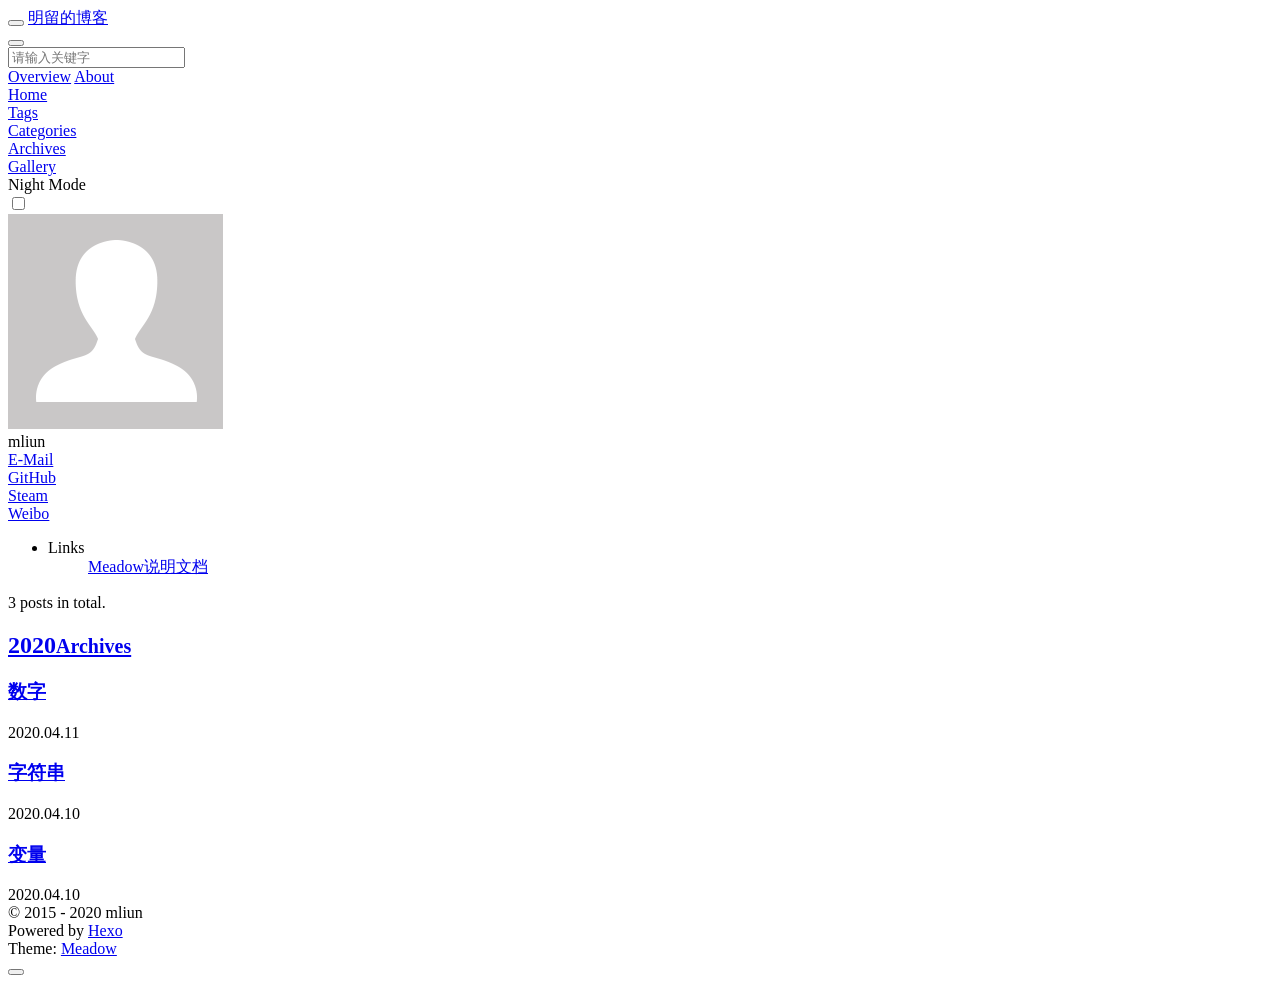
==== commit f8be5c54: "Site updated: 2020-04-11 10:36:56" ====
--- a/archives/index.html
+++ b/archives/index.html
@@ -20,9 +20,9 @@
     
     
     
-<link rel="stylesheet" href="/css/mdui.min.css">
-<link rel="stylesheet" href="/css/main.css">
-<link rel="stylesheet" href="/css/iconfont.css">
+<link rel="stylesheet" href="css/mdui.min.css">
+<link rel="stylesheet" href="css/main.css">
+<link rel="stylesheet" href="css/iconfont.css">
 
     
     
@@ -49,7 +49,7 @@
     
     <title>
           
-            Study
+            明留的博客
         
     </title>
     
@@ -60,7 +60,7 @@
   <header class="mdui-appbar mdui-appbar-fixed">
   <div id="toolbar" class="mdui-toolbar mdui-color-theme">
     <button class="mdui-btn mdui-btn-icon" mdui-drawer="{target: '#sidebar', swipe: true}"><i class="iconfont icon-menu"></i></button>
-    <a href="/" class="mdui-typo-headline">Study</a>
+    <a href="/" class="mdui-typo-headline">明留的博客</a>
     <a href="/" class="header-subtitle mdui-typo-headline"></a>
     <div class="mdui-toolbar-spacer"></div>
     <button class="mdui-btn mdui-btn-icon" mdui-dialog="{target: '#search'}" mdui-tooltip="{content: 'search'}"><i class="iconfont icon-search"></i></button>
@@ -87,7 +87,7 @@
         <div class="mdui-list">
             
                 
-                <a href="/" class="mdui-list-item mdui-ripple">
+                <a href="https://mliun.github.io/" target="_blank" rel="noopener" class="mdui-list-item mdui-ripple">
                     <div class="mdui-list-item-icon">
                         <i class="iconfont icon-home"></i>
                     </div>
@@ -95,7 +95,7 @@
                 </a>
             
                 
-                <a href="/python/" class="mdui-list-item mdui-ripple">
+                <a href="/tags/" class="mdui-list-item mdui-ripple">
                     <div class="mdui-list-item-icon">
                         <i class="iconfont icon-bookmark"></i>
                     </div>
@@ -119,7 +119,7 @@
                 </a>
             
                 
-                <a href="/categories/%E5%9B%BE%E9%9B%86/" class="mdui-list-item mdui-ripple">
+                <a href="/categories/图集/" class="mdui-list-item mdui-ripple">
                     <div class="mdui-list-item-icon">
                         <i class="iconfont icon-gallery"></i>
                     </div>
@@ -155,7 +155,7 @@
                 
                 <div class="mdui-chip">
                     <span class="mdui-chip-icon"><i class="iconfont icon-mail"></i></span>
-                    <a href="mailto:xxx@xxx.com" class="mdui-chip-title">E-Mail</a>
+                    <a href="mailto:1049060855@qq.com" class="mdui-chip-title">E-Mail</a>
                 </div>
             
                 
@@ -210,7 +210,7 @@
 
 <div class="mdui-card mdui-p-a-4 mdui-m-b-5">
     <div class="page-describe">
-        1 post.
+        3 posts in total.
     </div>
     <div class="posts-collapse">
         
@@ -223,12 +223,32 @@
             
 
             <div class="collection-item">
-                <h3><a href="/2020/04/10/%E8%BF%AD%E4%BB%A3%E5%99%A8/">迭代器</a></h3>
+                <h3><a href="2020/04/11/数字/">数字</a></h3>
+                <time itemprop="dateCreated" datetime=2020-04-11 >
+                    2020.04.11
+                </time>
+            </div>
+        
+            
+            
+
+            <div class="collection-item">
+                <h3><a href="2020/04/10/字符串/">字符串</a></h3>
                 <time itemprop="dateCreated" datetime=2020-04-10 >
                     2020.04.10
                 </time>
             </div>
         
+            
+            
+
+            <div class="collection-item">
+                <h3><a href="2020/04/10/变量/">变量</a></h3>
+                <time itemprop="dateCreated" datetime=2020-04-10 >
+                    2020.04.10
+                </time>
+            </div>
+        
     </div>
 </div>
 
@@ -283,8 +303,8 @@
 
 
 
-<script src="/js/mdui.min.js"></script>
-<script src="/js/meadow.js"></script>
+<script src="js/mdui.min.js"></script>
+<script src="js/meadow.js"></script>
 
 </body>
 </html >
